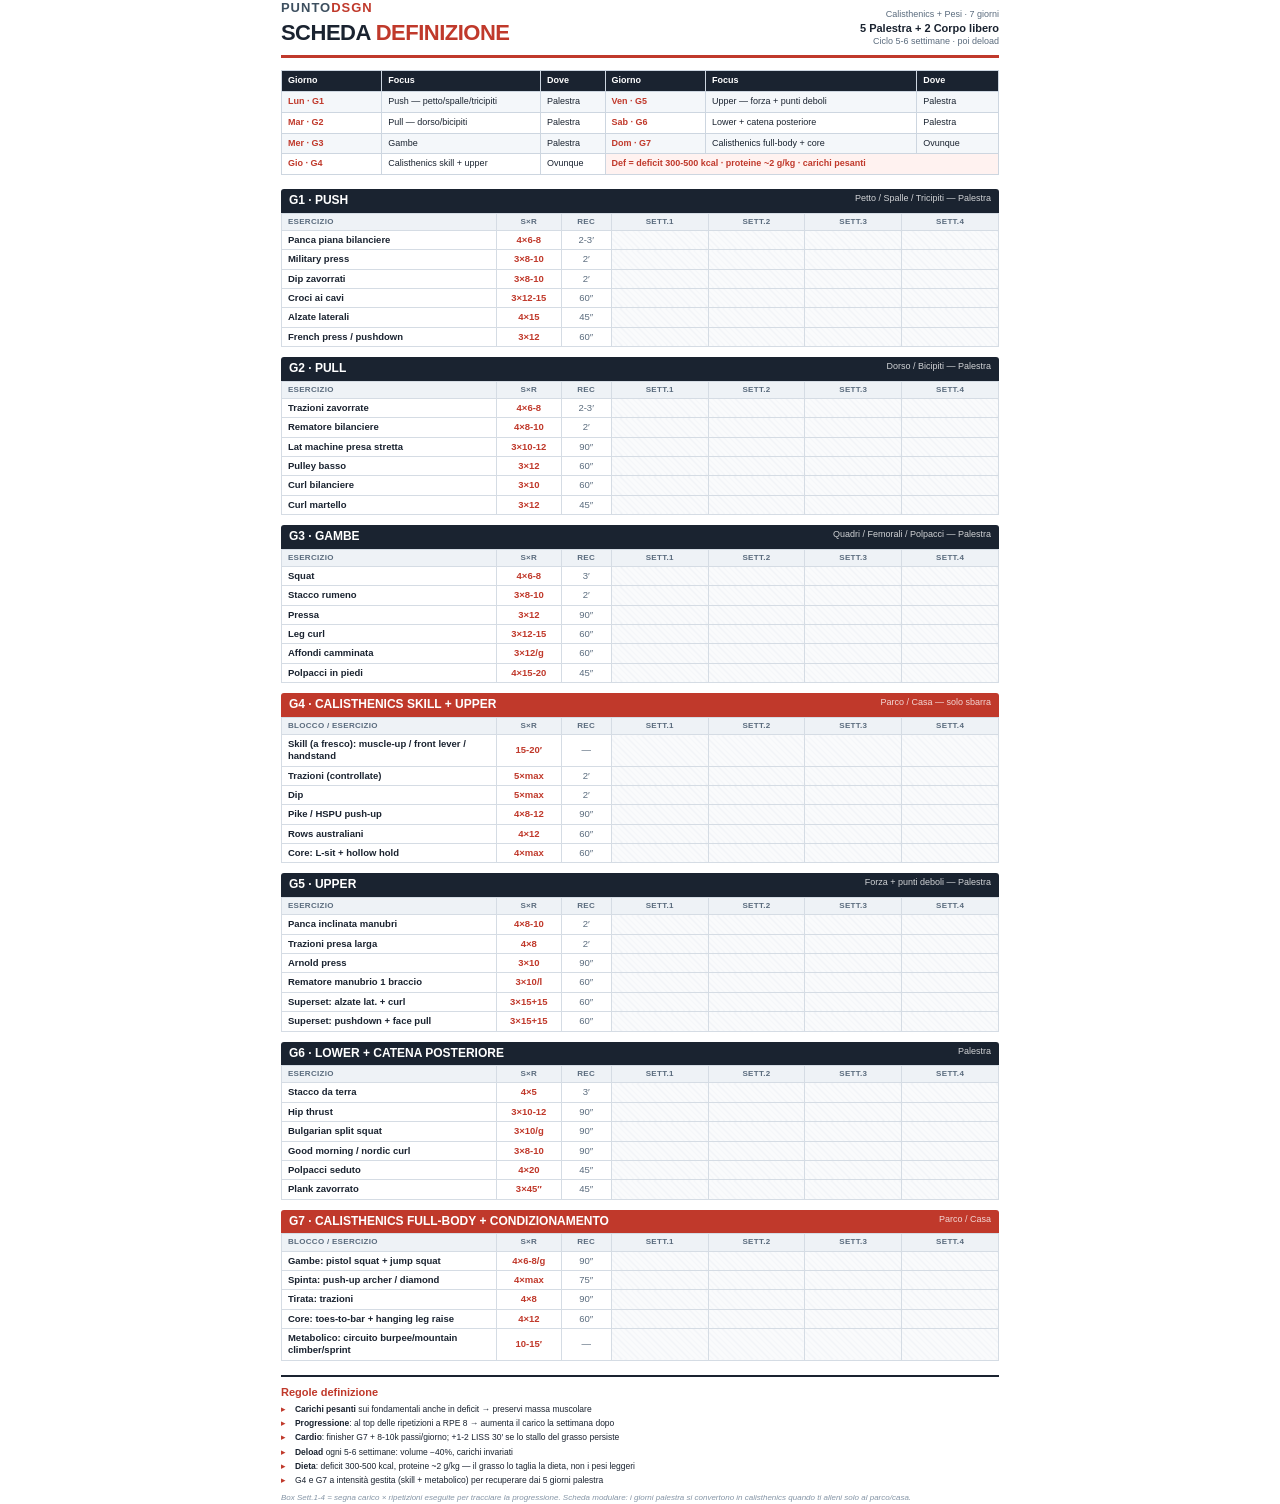
==== index.html @ 79d8b149 "Scheda allenamento definizione — 5 palestra + 2 corpo libero Tracker settimanale calisthenics+pesi, " ====
<!DOCTYPE html>
<html lang="it">
<head>
<meta charset="UTF-8">
<title>Scheda Allenamento — Definizione</title>
<style>
  @page { size: A4 portrait; margin: 12mm 10mm; }
  * { margin: 0; padding: 0; box-sizing: border-box; }
  body {
    font-family: -apple-system, "Helvetica Neue", Arial, sans-serif;
    color: #1a2330; font-size: 9.5px; line-height: 1.3;
  }
  .wrap { max-width: 190mm; margin: 0 auto; }

  header {
    display: flex; justify-content: space-between; align-items: flex-end;
    border-bottom: 3px solid #c0392b; padding-bottom: 8px; margin-bottom: 12px;
  }
  header .brand { font-size: 13px; font-weight: 800; letter-spacing: 1px; color: #3d4f5f; text-transform: uppercase; margin-bottom: 2px; }
  header .brand span { color: #c0392b; }
  header h1 { font-size: 22px; letter-spacing: -0.5px; color: #1a2330; }
  header h1 span { color: #c0392b; }
  header .meta { text-align: right; font-size: 9px; color: #5a6b7d; }
  header .meta strong { color: #1a2330; font-size: 11px; }

  .split {
    width: 100%; border-collapse: collapse; margin-bottom: 14px;
    font-size: 9px;
  }
  .split th, .split td { border: 1px solid #cdd6e0; padding: 4px 6px; text-align: left; }
  .split th { background: #1a2330; color: #fff; font-weight: 600; }
  .split td.g { font-weight: 700; color: #c0392b; width: 14%; }
  .split tr:nth-child(even) td { background: #f4f7fa; }

  .day { margin-bottom: 10px; break-inside: avoid; }
  .day h2 {
    font-size: 12px; background: #1a2330; color: #fff;
    padding: 4px 8px; border-radius: 3px 3px 0 0;
    display: flex; justify-content: space-between;
  }
  .day h2 .tag { font-weight: 400; font-size: 9px; opacity: .8; }
  .day.cl h2 { background: #c0392b; }

  table.ex { width: 100%; border-collapse: collapse; }
  table.ex th, table.ex td { border: 1px solid #d5dce4; padding: 3px 6px; }
  table.ex th {
    background: #eef2f6; font-size: 8px; text-transform: uppercase;
    letter-spacing: .3px; color: #5a6b7d; font-weight: 600;
  }
  table.ex td.name { text-align: left; font-weight: 600; width: 30%; }
  table.ex td.c { text-align: center; white-space: nowrap; }
  table.ex td.sr { text-align: center; font-weight: 700; color: #c0392b; width: 9%; }
  table.ex td.rec { text-align: center; color: #5a6b7d; width: 7%; }
  .box { background: repeating-linear-gradient(45deg,#fafbfc,#fafbfc 3px,#f0f3f6 3px,#f0f3f6 4px); }

  .cols { display: flex; gap: 8px; }
  .cols .day { flex: 1; }

  footer {
    margin-top: 14px; border-top: 2px solid #1a2330; padding-top: 8px;
    font-size: 8.5px; break-inside: avoid;
  }
  footer h3 { font-size: 11px; color: #c0392b; margin-bottom: 4px; }
  footer ul { list-style: none; }
  footer li { padding: 1.5px 0 1.5px 14px; position: relative; }
  footer li::before { content: "▸"; position: absolute; left: 0; color: #c0392b; }
  .note { font-size: 8px; color: #8494a5; margin-top: 6px; font-style: italic; }
  .pb { break-before: page; }
</style>
</head>
<body>
<div class="wrap">

  <header>
    <div>
      <div class="brand">Punto<span>DSGN</span></div>
      <h1>SCHEDA <span>DEFINIZIONE</span></h1>
    </div>
    <div class="meta">
      Calisthenics + Pesi · 7 giorni<br>
      <strong>5 Palestra + 2 Corpo libero</strong><br>
      Ciclo 5-6 settimane · poi deload
    </div>
  </header>

  <table class="split">
    <tr>
      <th>Giorno</th><th>Focus</th><th>Dove</th>
      <th>Giorno</th><th>Focus</th><th>Dove</th>
    </tr>
    <tr>
      <td class="g">Lun · G1</td><td>Push — petto/spalle/tricipiti</td><td>Palestra</td>
      <td class="g">Ven · G5</td><td>Upper — forza + punti deboli</td><td>Palestra</td>
    </tr>
    <tr>
      <td class="g">Mar · G2</td><td>Pull — dorso/bicipiti</td><td>Palestra</td>
      <td class="g">Sab · G6</td><td>Lower + catena posteriore</td><td>Palestra</td>
    </tr>
    <tr>
      <td class="g">Mer · G3</td><td>Gambe</td><td>Palestra</td>
      <td class="g">Dom · G7</td><td>Calisthenics full-body + core</td><td>Ovunque</td>
    </tr>
    <tr>
      <td class="g">Gio · G4</td><td>Calisthenics skill + upper</td><td>Ovunque</td>
      <td colspan="3" style="background:#fff2f0;color:#c0392b;font-weight:600;">Def = deficit 300-500 kcal · proteine ~2 g/kg · carichi pesanti</td>
    </tr>
  </table>

  <!-- G1 -->
  <div class="day">
    <h2>G1 · PUSH <span class="tag">Petto / Spalle / Tricipiti — Palestra</span></h2>
    <table class="ex">
      <tr><th class="name" style="text-align:left">Esercizio</th><th>S×R</th><th>Rec</th><th>Sett.1</th><th>Sett.2</th><th>Sett.3</th><th>Sett.4</th></tr>
      <tr><td class="name">Panca piana bilanciere</td><td class="sr">4×6-8</td><td class="rec">2-3′</td><td class="box"></td><td class="box"></td><td class="box"></td><td class="box"></td></tr>
      <tr><td class="name">Military press</td><td class="sr">3×8-10</td><td class="rec">2′</td><td class="box"></td><td class="box"></td><td class="box"></td><td class="box"></td></tr>
      <tr><td class="name">Dip zavorrati</td><td class="sr">3×8-10</td><td class="rec">2′</td><td class="box"></td><td class="box"></td><td class="box"></td><td class="box"></td></tr>
      <tr><td class="name">Croci ai cavi</td><td class="sr">3×12-15</td><td class="rec">60″</td><td class="box"></td><td class="box"></td><td class="box"></td><td class="box"></td></tr>
      <tr><td class="name">Alzate laterali</td><td class="sr">4×15</td><td class="rec">45″</td><td class="box"></td><td class="box"></td><td class="box"></td><td class="box"></td></tr>
      <tr><td class="name">French press / pushdown</td><td class="sr">3×12</td><td class="rec">60″</td><td class="box"></td><td class="box"></td><td class="box"></td><td class="box"></td></tr>
    </table>
  </div>

  <!-- G2 -->
  <div class="day">
    <h2>G2 · PULL <span class="tag">Dorso / Bicipiti — Palestra</span></h2>
    <table class="ex">
      <tr><th class="name" style="text-align:left">Esercizio</th><th>S×R</th><th>Rec</th><th>Sett.1</th><th>Sett.2</th><th>Sett.3</th><th>Sett.4</th></tr>
      <tr><td class="name">Trazioni zavorrate</td><td class="sr">4×6-8</td><td class="rec">2-3′</td><td class="box"></td><td class="box"></td><td class="box"></td><td class="box"></td></tr>
      <tr><td class="name">Rematore bilanciere</td><td class="sr">4×8-10</td><td class="rec">2′</td><td class="box"></td><td class="box"></td><td class="box"></td><td class="box"></td></tr>
      <tr><td class="name">Lat machine presa stretta</td><td class="sr">3×10-12</td><td class="rec">90″</td><td class="box"></td><td class="box"></td><td class="box"></td><td class="box"></td></tr>
      <tr><td class="name">Pulley basso</td><td class="sr">3×12</td><td class="rec">60″</td><td class="box"></td><td class="box"></td><td class="box"></td><td class="box"></td></tr>
      <tr><td class="name">Curl bilanciere</td><td class="sr">3×10</td><td class="rec">60″</td><td class="box"></td><td class="box"></td><td class="box"></td><td class="box"></td></tr>
      <tr><td class="name">Curl martello</td><td class="sr">3×12</td><td class="rec">45″</td><td class="box"></td><td class="box"></td><td class="box"></td><td class="box"></td></tr>
    </table>
  </div>

  <!-- G3 -->
  <div class="day">
    <h2>G3 · GAMBE <span class="tag">Quadri / Femorali / Polpacci — Palestra</span></h2>
    <table class="ex">
      <tr><th class="name" style="text-align:left">Esercizio</th><th>S×R</th><th>Rec</th><th>Sett.1</th><th>Sett.2</th><th>Sett.3</th><th>Sett.4</th></tr>
      <tr><td class="name">Squat</td><td class="sr">4×6-8</td><td class="rec">3′</td><td class="box"></td><td class="box"></td><td class="box"></td><td class="box"></td></tr>
      <tr><td class="name">Stacco rumeno</td><td class="sr">3×8-10</td><td class="rec">2′</td><td class="box"></td><td class="box"></td><td class="box"></td><td class="box"></td></tr>
      <tr><td class="name">Pressa</td><td class="sr">3×12</td><td class="rec">90″</td><td class="box"></td><td class="box"></td><td class="box"></td><td class="box"></td></tr>
      <tr><td class="name">Leg curl</td><td class="sr">3×12-15</td><td class="rec">60″</td><td class="box"></td><td class="box"></td><td class="box"></td><td class="box"></td></tr>
      <tr><td class="name">Affondi camminata</td><td class="sr">3×12/g</td><td class="rec">60″</td><td class="box"></td><td class="box"></td><td class="box"></td><td class="box"></td></tr>
      <tr><td class="name">Polpacci in piedi</td><td class="sr">4×15-20</td><td class="rec">45″</td><td class="box"></td><td class="box"></td><td class="box"></td><td class="box"></td></tr>
    </table>
  </div>

  <!-- G4 corpo libero -->
  <div class="day cl pb">
    <h2>G4 · CALISTHENICS SKILL + UPPER <span class="tag">Parco / Casa — solo sbarra</span></h2>
    <table class="ex">
      <tr><th class="name" style="text-align:left">Blocco / Esercizio</th><th>S×R</th><th>Rec</th><th>Sett.1</th><th>Sett.2</th><th>Sett.3</th><th>Sett.4</th></tr>
      <tr><td class="name">Skill (a fresco): muscle-up / front lever / handstand</td><td class="sr">15-20′</td><td class="rec">—</td><td class="box"></td><td class="box"></td><td class="box"></td><td class="box"></td></tr>
      <tr><td class="name">Trazioni (controllate)</td><td class="sr">5×max</td><td class="rec">2′</td><td class="box"></td><td class="box"></td><td class="box"></td><td class="box"></td></tr>
      <tr><td class="name">Dip</td><td class="sr">5×max</td><td class="rec">2′</td><td class="box"></td><td class="box"></td><td class="box"></td><td class="box"></td></tr>
      <tr><td class="name">Pike / HSPU push-up</td><td class="sr">4×8-12</td><td class="rec">90″</td><td class="box"></td><td class="box"></td><td class="box"></td><td class="box"></td></tr>
      <tr><td class="name">Rows australiani</td><td class="sr">4×12</td><td class="rec">60″</td><td class="box"></td><td class="box"></td><td class="box"></td><td class="box"></td></tr>
      <tr><td class="name">Core: L-sit + hollow hold</td><td class="sr">4×max</td><td class="rec">60″</td><td class="box"></td><td class="box"></td><td class="box"></td><td class="box"></td></tr>
    </table>
  </div>

  <!-- G5 -->
  <div class="day">
    <h2>G5 · UPPER <span class="tag">Forza + punti deboli — Palestra</span></h2>
    <table class="ex">
      <tr><th class="name" style="text-align:left">Esercizio</th><th>S×R</th><th>Rec</th><th>Sett.1</th><th>Sett.2</th><th>Sett.3</th><th>Sett.4</th></tr>
      <tr><td class="name">Panca inclinata manubri</td><td class="sr">4×8-10</td><td class="rec">2′</td><td class="box"></td><td class="box"></td><td class="box"></td><td class="box"></td></tr>
      <tr><td class="name">Trazioni presa larga</td><td class="sr">4×8</td><td class="rec">2′</td><td class="box"></td><td class="box"></td><td class="box"></td><td class="box"></td></tr>
      <tr><td class="name">Arnold press</td><td class="sr">3×10</td><td class="rec">90″</td><td class="box"></td><td class="box"></td><td class="box"></td><td class="box"></td></tr>
      <tr><td class="name">Rematore manubrio 1 braccio</td><td class="sr">3×10/l</td><td class="rec">60″</td><td class="box"></td><td class="box"></td><td class="box"></td><td class="box"></td></tr>
      <tr><td class="name">Superset: alzate lat. + curl</td><td class="sr">3×15+15</td><td class="rec">60″</td><td class="box"></td><td class="box"></td><td class="box"></td><td class="box"></td></tr>
      <tr><td class="name">Superset: pushdown + face pull</td><td class="sr">3×15+15</td><td class="rec">60″</td><td class="box"></td><td class="box"></td><td class="box"></td><td class="box"></td></tr>
    </table>
  </div>

  <!-- G6 -->
  <div class="day">
    <h2>G6 · LOWER + CATENA POSTERIORE <span class="tag">Palestra</span></h2>
    <table class="ex">
      <tr><th class="name" style="text-align:left">Esercizio</th><th>S×R</th><th>Rec</th><th>Sett.1</th><th>Sett.2</th><th>Sett.3</th><th>Sett.4</th></tr>
      <tr><td class="name">Stacco da terra</td><td class="sr">4×5</td><td class="rec">3′</td><td class="box"></td><td class="box"></td><td class="box"></td><td class="box"></td></tr>
      <tr><td class="name">Hip thrust</td><td class="sr">3×10-12</td><td class="rec">90″</td><td class="box"></td><td class="box"></td><td class="box"></td><td class="box"></td></tr>
      <tr><td class="name">Bulgarian split squat</td><td class="sr">3×10/g</td><td class="rec">90″</td><td class="box"></td><td class="box"></td><td class="box"></td><td class="box"></td></tr>
      <tr><td class="name">Good morning / nordic curl</td><td class="sr">3×8-10</td><td class="rec">90″</td><td class="box"></td><td class="box"></td><td class="box"></td><td class="box"></td></tr>
      <tr><td class="name">Polpacci seduto</td><td class="sr">4×20</td><td class="rec">45″</td><td class="box"></td><td class="box"></td><td class="box"></td><td class="box"></td></tr>
      <tr><td class="name">Plank zavorrato</td><td class="sr">3×45″</td><td class="rec">45″</td><td class="box"></td><td class="box"></td><td class="box"></td><td class="box"></td></tr>
    </table>
  </div>

  <!-- G7 corpo libero -->
  <div class="day cl">
    <h2>G7 · CALISTHENICS FULL-BODY + CONDIZIONAMENTO <span class="tag">Parco / Casa</span></h2>
    <table class="ex">
      <tr><th class="name" style="text-align:left">Blocco / Esercizio</th><th>S×R</th><th>Rec</th><th>Sett.1</th><th>Sett.2</th><th>Sett.3</th><th>Sett.4</th></tr>
      <tr><td class="name">Gambe: pistol squat + jump squat</td><td class="sr">4×6-8/g</td><td class="rec">90″</td><td class="box"></td><td class="box"></td><td class="box"></td><td class="box"></td></tr>
      <tr><td class="name">Spinta: push-up archer / diamond</td><td class="sr">4×max</td><td class="rec">75″</td><td class="box"></td><td class="box"></td><td class="box"></td><td class="box"></td></tr>
      <tr><td class="name">Tirata: trazioni</td><td class="sr">4×8</td><td class="rec">90″</td><td class="box"></td><td class="box"></td><td class="box"></td><td class="box"></td></tr>
      <tr><td class="name">Core: toes-to-bar + hanging leg raise</td><td class="sr">4×12</td><td class="rec">60″</td><td class="box"></td><td class="box"></td><td class="box"></td><td class="box"></td></tr>
      <tr><td class="name">Metabolico: circuito burpee/mountain climber/sprint</td><td class="sr">10-15′</td><td class="rec">—</td><td class="box"></td><td class="box"></td><td class="box"></td><td class="box"></td></tr>
    </table>
  </div>

  <footer>
    <h3>Regole definizione</h3>
    <ul>
      <li><strong>Carichi pesanti</strong> sui fondamentali anche in deficit → preservi massa muscolare</li>
      <li><strong>Progressione</strong>: al top delle ripetizioni a RPE 8 → aumenta il carico la settimana dopo</li>
      <li><strong>Cardio</strong>: finisher G7 + 8-10k passi/giorno; +1-2 LISS 30′ se lo stallo del grasso persiste</li>
      <li><strong>Deload</strong> ogni 5-6 settimane: volume −40%, carichi invariati</li>
      <li><strong>Dieta</strong>: deficit 300-500 kcal, proteine ~2 g/kg — il grasso lo taglia la dieta, non i pesi leggeri</li>
      <li>G4 e G7 a intensità gestita (skill + metabolico) per recuperare dai 5 giorni palestra</li>
    </ul>
    <p class="note">Box Sett.1-4 = segna carico × ripetizioni eseguite per tracciare la progressione. Scheda modulare: i giorni palestra si convertono in calisthenics quando ti alleni solo al parco/casa.</p>
  </footer>

</div>
</body>
</html>
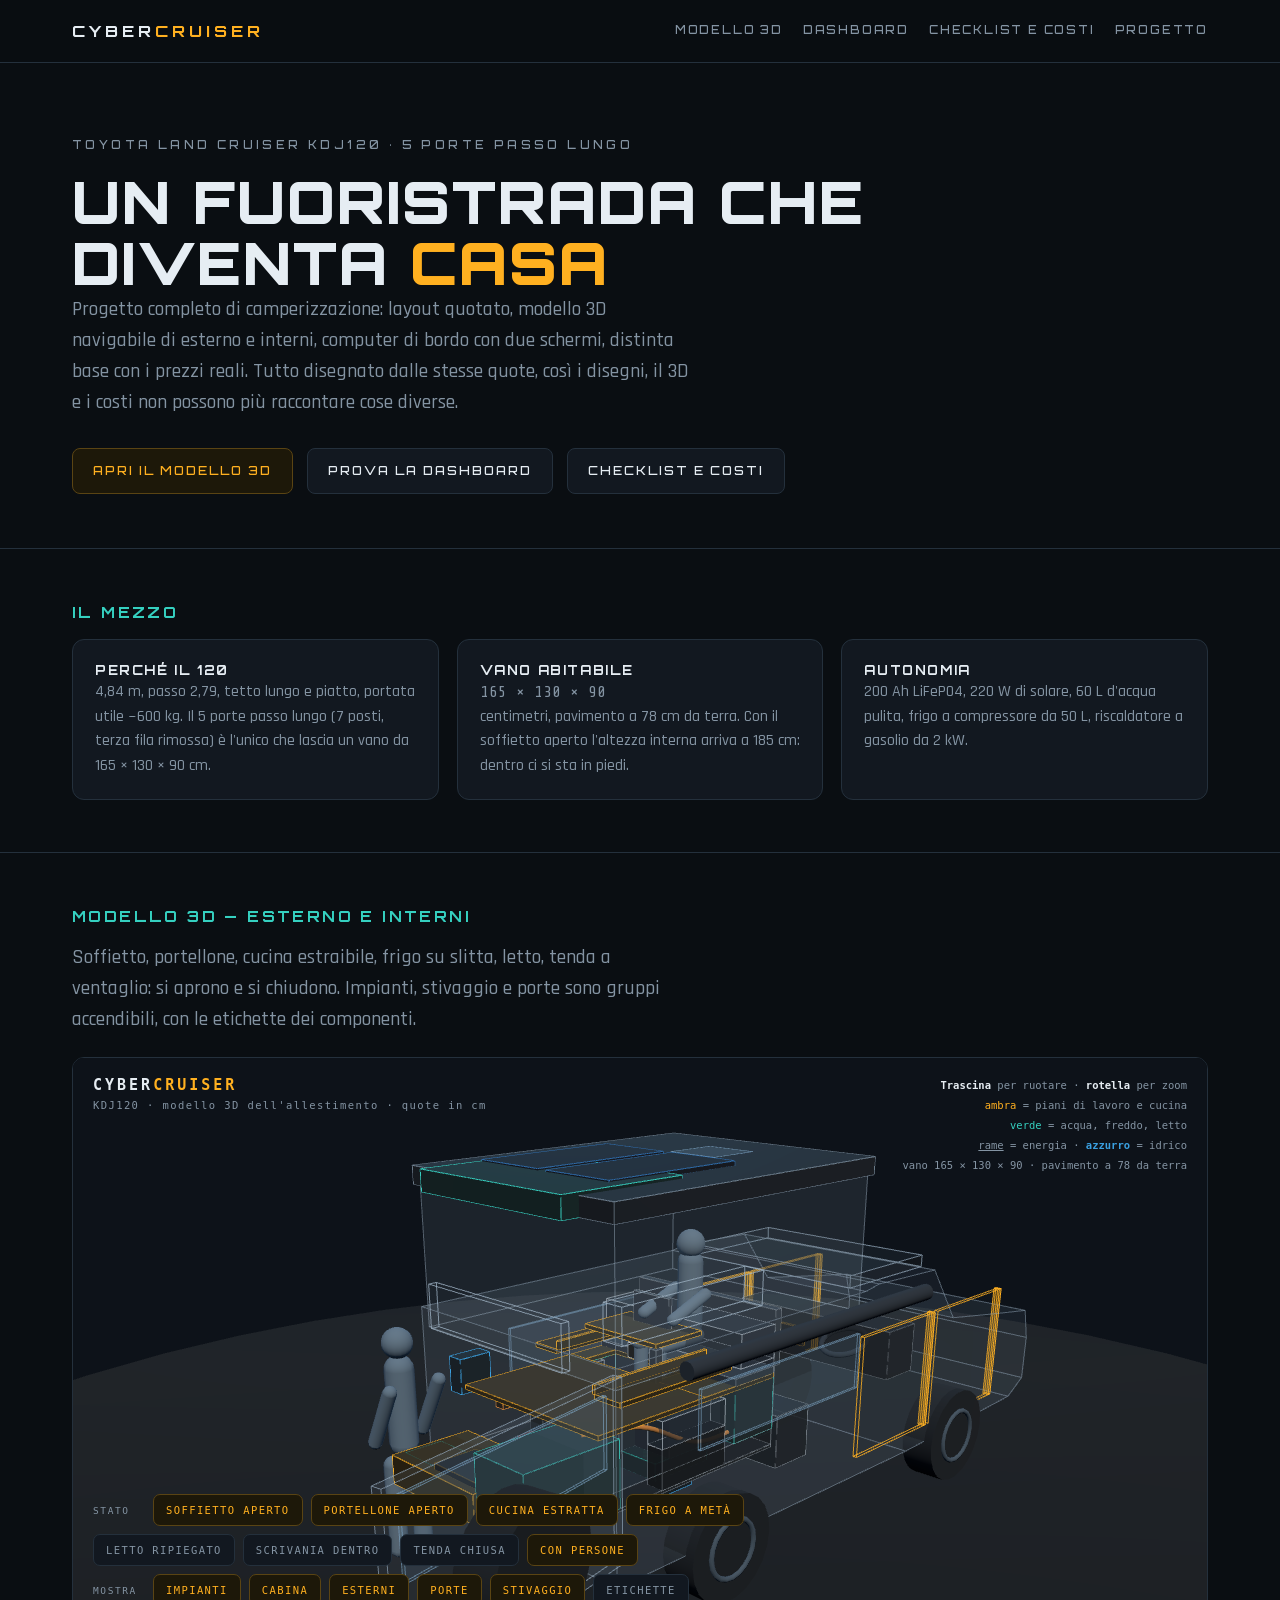
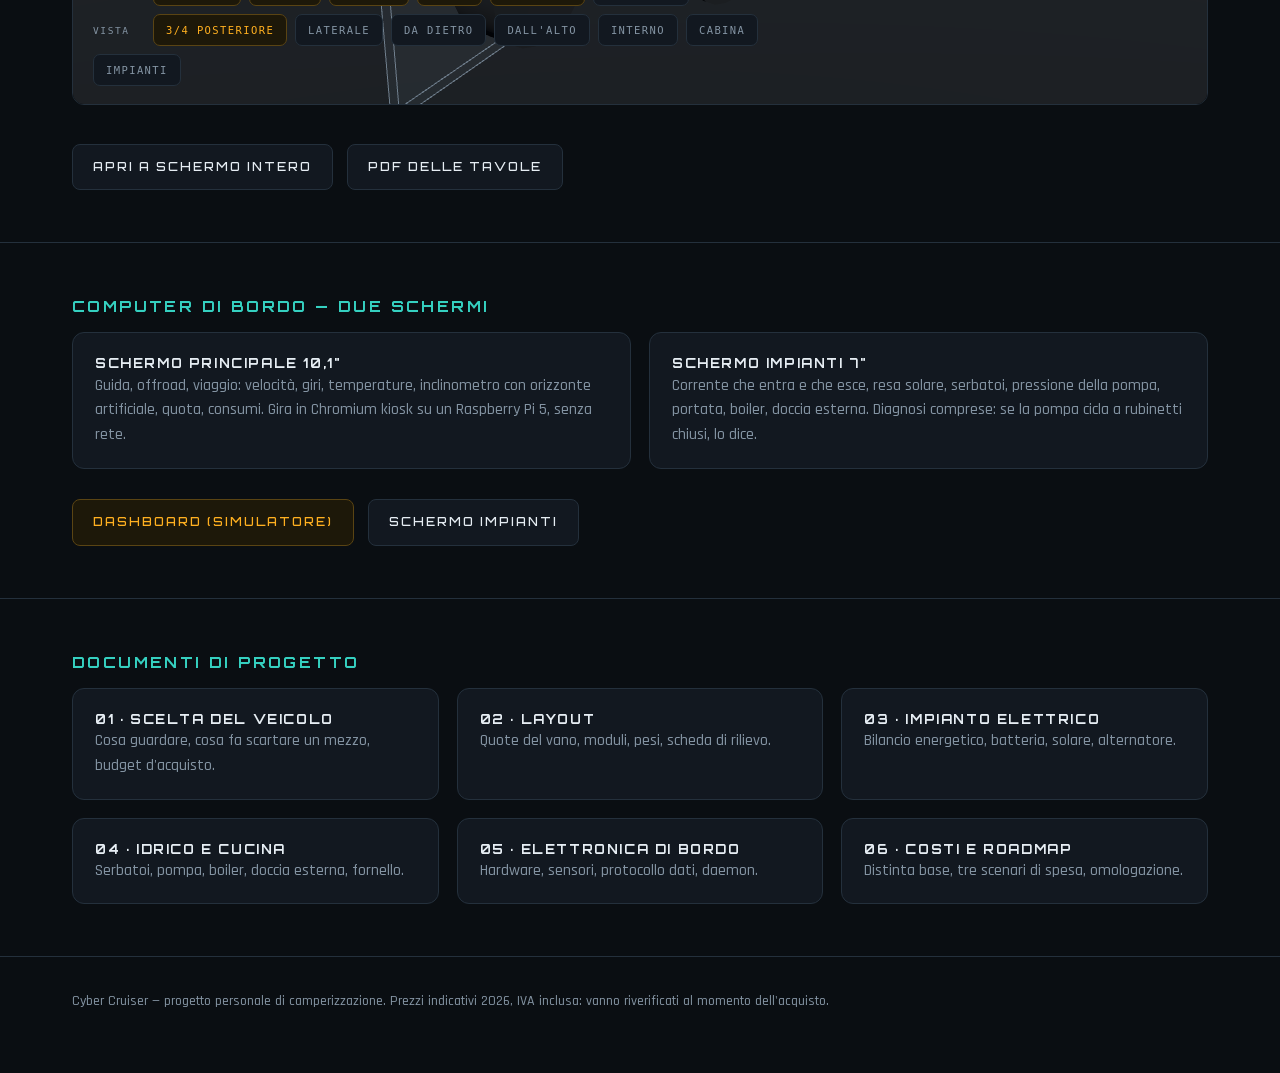
==== commit d9a23015: "Modello 3D di esterni e interni, secondo schermo impianti, sito con checklist Modello 3D - impianti " ====
--- a/index.html
+++ b/index.html
@@ -2,220 +2,129 @@
 <html lang="it">
 <head>
 <meta charset="UTF-8">
-<title>Scheda Allenamento — Definizione</title>
-<style>
-  @page { size: A4 portrait; margin: 12mm 10mm; }
-  * { margin: 0; padding: 0; box-sizing: border-box; }
-  body {
-    font-family: -apple-system, "Helvetica Neue", Arial, sans-serif;
-    color: #1a2330; font-size: 9.5px; line-height: 1.3;
-  }
-  .wrap { max-width: 190mm; margin: 0 auto; }
-
-  header {
-    display: flex; justify-content: space-between; align-items: flex-end;
-    border-bottom: 3px solid #c0392b; padding-bottom: 8px; margin-bottom: 12px;
-  }
-  header .brand { font-size: 13px; font-weight: 800; letter-spacing: 1px; color: #3d4f5f; text-transform: uppercase; margin-bottom: 2px; }
-  header .brand span { color: #c0392b; }
-  header h1 { font-size: 22px; letter-spacing: -0.5px; color: #1a2330; }
-  header h1 span { color: #c0392b; }
-  header .meta { text-align: right; font-size: 9px; color: #5a6b7d; }
-  header .meta strong { color: #1a2330; font-size: 11px; }
-
-  .split {
-    width: 100%; border-collapse: collapse; margin-bottom: 14px;
-    font-size: 9px;
-  }
-  .split th, .split td { border: 1px solid #cdd6e0; padding: 4px 6px; text-align: left; }
-  .split th { background: #1a2330; color: #fff; font-weight: 600; }
-  .split td.g { font-weight: 700; color: #c0392b; width: 14%; }
-  .split tr:nth-child(even) td { background: #f4f7fa; }
-
-  .day { margin-bottom: 10px; break-inside: avoid; }
-  .day h2 {
-    font-size: 12px; background: #1a2330; color: #fff;
-    padding: 4px 8px; border-radius: 3px 3px 0 0;
-    display: flex; justify-content: space-between;
-  }
-  .day h2 .tag { font-weight: 400; font-size: 9px; opacity: .8; }
-  .day.cl h2 { background: #c0392b; }
-
-  table.ex { width: 100%; border-collapse: collapse; }
-  table.ex th, table.ex td { border: 1px solid #d5dce4; padding: 3px 6px; }
-  table.ex th {
-    background: #eef2f6; font-size: 8px; text-transform: uppercase;
-    letter-spacing: .3px; color: #5a6b7d; font-weight: 600;
-  }
-  table.ex td.name { text-align: left; font-weight: 600; width: 30%; }
-  table.ex td.c { text-align: center; white-space: nowrap; }
-  table.ex td.sr { text-align: center; font-weight: 700; color: #c0392b; width: 9%; }
-  table.ex td.rec { text-align: center; color: #5a6b7d; width: 7%; }
-  .box { background: repeating-linear-gradient(45deg,#fafbfc,#fafbfc 3px,#f0f3f6 3px,#f0f3f6 4px); }
-
-  .cols { display: flex; gap: 8px; }
-  .cols .day { flex: 1; }
-
-  footer {
-    margin-top: 14px; border-top: 2px solid #1a2330; padding-top: 8px;
-    font-size: 8.5px; break-inside: avoid;
-  }
-  footer h3 { font-size: 11px; color: #c0392b; margin-bottom: 4px; }
-  footer ul { list-style: none; }
-  footer li { padding: 1.5px 0 1.5px 14px; position: relative; }
-  footer li::before { content: "▸"; position: absolute; left: 0; color: #c0392b; }
-  .note { font-size: 8px; color: #8494a5; margin-top: 6px; font-style: italic; }
-  .pb { break-before: page; }
-</style>
+<meta name="viewport" content="width=device-width, initial-scale=1">
+<title>CYBER CRUISER — Land Cruiser camperizzato</title>
+<meta name="description" content="Progetto di camperizzazione di un Toyota Land Cruiser KDJ120: modello 3D navigabile, dashboard di bordo, disegni tecnici e checklist con i costi reali.">
+<meta name="theme-color" content="#0a0e12">
+<link rel="stylesheet" href="/assets/site.css">
 </head>
 <body>
-<div class="wrap">
 
-  <header>
-    <div>
-      <div class="brand">Punto<span>DSGN</span></div>
-      <h1>SCHEDA <span>DEFINIZIONE</span></h1>
+<header class="top">
+  <div class="wrap">
+    <div class="brand">CYBER<span>CRUISER</span></div>
+    <nav class="menu">
+      <a href="/landcruiser/3d/">Modello 3D</a>
+      <a href="/landcruiser/dash/?sim=1">Dashboard</a>
+      <a href="/checklist/">Checklist e costi</a>
+      <a href="#progetto">Progetto</a>
+    </nav>
+  </div>
+</header>
+
+<div class="hero">
+  <div class="wrap">
+    <div class="kicker">Toyota Land Cruiser KDJ120 · 5 porte passo lungo</div>
+    <h1>Un fuoristrada che<br>diventa <span>casa</span></h1>
+    <p class="lead">
+      Progetto completo di camperizzazione: layout quotato, modello 3D navigabile
+      di esterno e interni, computer di bordo con due schermi, distinta base con
+      i prezzi reali. Tutto disegnato dalle stesse quote, così i disegni, il 3D e
+      i costi non possono più raccontare cose diverse.
+    </p>
+    <div class="cta">
+      <a class="btn primary" href="/landcruiser/3d/">Apri il modello 3D</a>
+      <a class="btn" href="/landcruiser/dash/?sim=1">Prova la dashboard</a>
+      <a class="btn" href="/checklist/">Checklist e costi</a>
     </div>
-    <div class="meta">
-      Calisthenics + Pesi · 7 giorni<br>
-      <strong>5 Palestra + 2 Corpo libero</strong><br>
-      Ciclo 5-6 settimane · poi deload
+  </div>
+</div>
+
+<section>
+  <div class="wrap">
+    <h2>Il mezzo</h2>
+    <div class="grid c3">
+      <div class="card">
+        <h3>Perché il 120</h3>
+        <p>4,84 m, passo 2,79, tetto lungo e piatto, portata utile ~600 kg.
+           Il 5 porte passo lungo (7 posti, terza fila rimossa) è l'unico che
+           lascia un vano da 165 × 130 × 90 cm.</p>
+      </div>
+      <div class="card">
+        <h3>Vano abitabile</h3>
+        <p class="num big">165 × 130 × 90</p>
+        <p>centimetri, pavimento a 78 cm da terra. Con il soffietto aperto
+           l'altezza interna arriva a 185 cm: dentro ci si sta in piedi.</p>
+      </div>
+      <div class="card">
+        <h3>Autonomia</h3>
+        <p>200 Ah LiFePO4, 220 W di solare, 60 L d'acqua pulita, frigo a
+           compressore da 50 L, riscaldatore a gasolio da 2 kW.</p>
+      </div>
     </div>
-  </header>
+  </div>
+</section>
 
-  <table class="split">
-    <tr>
-      <th>Giorno</th><th>Focus</th><th>Dove</th>
-      <th>Giorno</th><th>Focus</th><th>Dove</th>
-    </tr>
-    <tr>
-      <td class="g">Lun · G1</td><td>Push — petto/spalle/tricipiti</td><td>Palestra</td>
-      <td class="g">Ven · G5</td><td>Upper — forza + punti deboli</td><td>Palestra</td>
-    </tr>
-    <tr>
-      <td class="g">Mar · G2</td><td>Pull — dorso/bicipiti</td><td>Palestra</td>
-      <td class="g">Sab · G6</td><td>Lower + catena posteriore</td><td>Palestra</td>
-    </tr>
-    <tr>
-      <td class="g">Mer · G3</td><td>Gambe</td><td>Palestra</td>
-      <td class="g">Dom · G7</td><td>Calisthenics full-body + core</td><td>Ovunque</td>
-    </tr>
-    <tr>
-      <td class="g">Gio · G4</td><td>Calisthenics skill + upper</td><td>Ovunque</td>
-      <td colspan="3" style="background:#fff2f0;color:#c0392b;font-weight:600;">Def = deficit 300-500 kcal · proteine ~2 g/kg · carichi pesanti</td>
-    </tr>
-  </table>
+<section id="modello">
+  <div class="wrap">
+    <h2>Modello 3D — esterno e interni</h2>
+    <p class="lead" style="margin-bottom:22px">
+      Soffietto, portellone, cucina estraibile, frigo su slitta, letto, tenda a
+      ventaglio: si aprono e si chiudono. Impianti, stivaggio e porte sono gruppi
+      accendibili, con le etichette dei componenti.
+    </p>
+    <iframe class="frame" src="/landcruiser/3d/" title="Modello 3D dell'allestimento" loading="lazy"></iframe>
+    <div class="cta">
+      <a class="btn" href="/landcruiser/3d/">Apri a schermo intero</a>
+      <a class="btn" href="/landcruiser/docs/disegni/cyber-cruiser-tavole.pdf">PDF delle tavole</a>
+    </div>
+  </div>
+</section>
 
-  <!-- G1 -->
-  <div class="day">
-    <h2>G1 · PUSH <span class="tag">Petto / Spalle / Tricipiti — Palestra</span></h2>
-    <table class="ex">
-      <tr><th class="name" style="text-align:left">Esercizio</th><th>S×R</th><th>Rec</th><th>Sett.1</th><th>Sett.2</th><th>Sett.3</th><th>Sett.4</th></tr>
-      <tr><td class="name">Panca piana bilanciere</td><td class="sr">4×6-8</td><td class="rec">2-3′</td><td class="box"></td><td class="box"></td><td class="box"></td><td class="box"></td></tr>
-      <tr><td class="name">Military press</td><td class="sr">3×8-10</td><td class="rec">2′</td><td class="box"></td><td class="box"></td><td class="box"></td><td class="box"></td></tr>
-      <tr><td class="name">Dip zavorrati</td><td class="sr">3×8-10</td><td class="rec">2′</td><td class="box"></td><td class="box"></td><td class="box"></td><td class="box"></td></tr>
-      <tr><td class="name">Croci ai cavi</td><td class="sr">3×12-15</td><td class="rec">60″</td><td class="box"></td><td class="box"></td><td class="box"></td><td class="box"></td></tr>
-      <tr><td class="name">Alzate laterali</td><td class="sr">4×15</td><td class="rec">45″</td><td class="box"></td><td class="box"></td><td class="box"></td><td class="box"></td></tr>
-      <tr><td class="name">French press / pushdown</td><td class="sr">3×12</td><td class="rec">60″</td><td class="box"></td><td class="box"></td><td class="box"></td><td class="box"></td></tr>
-    </table>
+<section id="dash">
+  <div class="wrap">
+    <h2>Computer di bordo — due schermi</h2>
+    <div class="grid c2">
+      <div class="card">
+        <h3>Schermo principale 10,1"</h3>
+        <p>Guida, offroad, viaggio: velocità, giri, temperature, inclinometro con
+           orizzonte artificiale, quota, consumi. Gira in Chromium kiosk su un
+           Raspberry Pi 5, senza rete.</p>
+      </div>
+      <div class="card">
+        <h3>Schermo impianti 7"</h3>
+        <p>Corrente che entra e che esce, resa solare, serbatoi, pressione della
+           pompa, portata, boiler, doccia esterna. Diagnosi comprese: se la pompa
+           cicla a rubinetti chiusi, lo dice.</p>
+      </div>
+    </div>
+    <div class="cta">
+      <a class="btn primary" href="/landcruiser/dash/?sim=1">Dashboard (simulatore)</a>
+      <a class="btn" href="/landcruiser/dash/?sim=1&view=impianti&kiosk=1">Schermo impianti</a>
+    </div>
   </div>
+</section>
 
-  <!-- G2 -->
-  <div class="day">
-    <h2>G2 · PULL <span class="tag">Dorso / Bicipiti — Palestra</span></h2>
-    <table class="ex">
-      <tr><th class="name" style="text-align:left">Esercizio</th><th>S×R</th><th>Rec</th><th>Sett.1</th><th>Sett.2</th><th>Sett.3</th><th>Sett.4</th></tr>
-      <tr><td class="name">Trazioni zavorrate</td><td class="sr">4×6-8</td><td class="rec">2-3′</td><td class="box"></td><td class="box"></td><td class="box"></td><td class="box"></td></tr>
-      <tr><td class="name">Rematore bilanciere</td><td class="sr">4×8-10</td><td class="rec">2′</td><td class="box"></td><td class="box"></td><td class="box"></td><td class="box"></td></tr>
-      <tr><td class="name">Lat machine presa stretta</td><td class="sr">3×10-12</td><td class="rec">90″</td><td class="box"></td><td class="box"></td><td class="box"></td><td class="box"></td></tr>
-      <tr><td class="name">Pulley basso</td><td class="sr">3×12</td><td class="rec">60″</td><td class="box"></td><td class="box"></td><td class="box"></td><td class="box"></td></tr>
-      <tr><td class="name">Curl bilanciere</td><td class="sr">3×10</td><td class="rec">60″</td><td class="box"></td><td class="box"></td><td class="box"></td><td class="box"></td></tr>
-      <tr><td class="name">Curl martello</td><td class="sr">3×12</td><td class="rec">45″</td><td class="box"></td><td class="box"></td><td class="box"></td><td class="box"></td></tr>
-    </table>
+<section id="progetto">
+  <div class="wrap">
+    <h2>Documenti di progetto</h2>
+    <div class="grid c3">
+      <div class="card"><h3>01 · Scelta del veicolo</h3><p>Cosa guardare, cosa fa scartare un mezzo, budget d'acquisto.</p></div>
+      <div class="card"><h3>02 · Layout</h3><p>Quote del vano, moduli, pesi, scheda di rilievo.</p></div>
+      <div class="card"><h3>03 · Impianto elettrico</h3><p>Bilancio energetico, batteria, solare, alternatore.</p></div>
+      <div class="card"><h3>04 · Idrico e cucina</h3><p>Serbatoi, pompa, boiler, doccia esterna, fornello.</p></div>
+      <div class="card"><h3>05 · Elettronica di bordo</h3><p>Hardware, sensori, protocollo dati, daemon.</p></div>
+      <div class="card"><h3>06 · Costi e roadmap</h3><p>Distinta base, tre scenari di spesa, omologazione.</p></div>
+    </div>
   </div>
+</section>
 
-  <!-- G3 -->
-  <div class="day">
-    <h2>G3 · GAMBE <span class="tag">Quadri / Femorali / Polpacci — Palestra</span></h2>
-    <table class="ex">
-      <tr><th class="name" style="text-align:left">Esercizio</th><th>S×R</th><th>Rec</th><th>Sett.1</th><th>Sett.2</th><th>Sett.3</th><th>Sett.4</th></tr>
-      <tr><td class="name">Squat</td><td class="sr">4×6-8</td><td class="rec">3′</td><td class="box"></td><td class="box"></td><td class="box"></td><td class="box"></td></tr>
-      <tr><td class="name">Stacco rumeno</td><td class="sr">3×8-10</td><td class="rec">2′</td><td class="box"></td><td class="box"></td><td class="box"></td><td class="box"></td></tr>
-      <tr><td class="name">Pressa</td><td class="sr">3×12</td><td class="rec">90″</td><td class="box"></td><td class="box"></td><td class="box"></td><td class="box"></td></tr>
-      <tr><td class="name">Leg curl</td><td class="sr">3×12-15</td><td class="rec">60″</td><td class="box"></td><td class="box"></td><td class="box"></td><td class="box"></td></tr>
-      <tr><td class="name">Affondi camminata</td><td class="sr">3×12/g</td><td class="rec">60″</td><td class="box"></td><td class="box"></td><td class="box"></td><td class="box"></td></tr>
-      <tr><td class="name">Polpacci in piedi</td><td class="sr">4×15-20</td><td class="rec">45″</td><td class="box"></td><td class="box"></td><td class="box"></td><td class="box"></td></tr>
-    </table>
+<footer>
+  <div class="wrap">
+    Cyber Cruiser — progetto personale di camperizzazione. Prezzi indicativi 2026,
+    IVA inclusa: vanno riverificati al momento dell'acquisto.
   </div>
+</footer>
 
-  <!-- G4 corpo libero -->
-  <div class="day cl pb">
-    <h2>G4 · CALISTHENICS SKILL + UPPER <span class="tag">Parco / Casa — solo sbarra</span></h2>
-    <table class="ex">
-      <tr><th class="name" style="text-align:left">Blocco / Esercizio</th><th>S×R</th><th>Rec</th><th>Sett.1</th><th>Sett.2</th><th>Sett.3</th><th>Sett.4</th></tr>
-      <tr><td class="name">Skill (a fresco): muscle-up / front lever / handstand</td><td class="sr">15-20′</td><td class="rec">—</td><td class="box"></td><td class="box"></td><td class="box"></td><td class="box"></td></tr>
-      <tr><td class="name">Trazioni (controllate)</td><td class="sr">5×max</td><td class="rec">2′</td><td class="box"></td><td class="box"></td><td class="box"></td><td class="box"></td></tr>
-      <tr><td class="name">Dip</td><td class="sr">5×max</td><td class="rec">2′</td><td class="box"></td><td class="box"></td><td class="box"></td><td class="box"></td></tr>
-      <tr><td class="name">Pike / HSPU push-up</td><td class="sr">4×8-12</td><td class="rec">90″</td><td class="box"></td><td class="box"></td><td class="box"></td><td class="box"></td></tr>
-      <tr><td class="name">Rows australiani</td><td class="sr">4×12</td><td class="rec">60″</td><td class="box"></td><td class="box"></td><td class="box"></td><td class="box"></td></tr>
-      <tr><td class="name">Core: L-sit + hollow hold</td><td class="sr">4×max</td><td class="rec">60″</td><td class="box"></td><td class="box"></td><td class="box"></td><td class="box"></td></tr>
-    </table>
-  </div>
-
-  <!-- G5 -->
-  <div class="day">
-    <h2>G5 · UPPER <span class="tag">Forza + punti deboli — Palestra</span></h2>
-    <table class="ex">
-      <tr><th class="name" style="text-align:left">Esercizio</th><th>S×R</th><th>Rec</th><th>Sett.1</th><th>Sett.2</th><th>Sett.3</th><th>Sett.4</th></tr>
-      <tr><td class="name">Panca inclinata manubri</td><td class="sr">4×8-10</td><td class="rec">2′</td><td class="box"></td><td class="box"></td><td class="box"></td><td class="box"></td></tr>
-      <tr><td class="name">Trazioni presa larga</td><td class="sr">4×8</td><td class="rec">2′</td><td class="box"></td><td class="box"></td><td class="box"></td><td class="box"></td></tr>
-      <tr><td class="name">Arnold press</td><td class="sr">3×10</td><td class="rec">90″</td><td class="box"></td><td class="box"></td><td class="box"></td><td class="box"></td></tr>
-      <tr><td class="name">Rematore manubrio 1 braccio</td><td class="sr">3×10/l</td><td class="rec">60″</td><td class="box"></td><td class="box"></td><td class="box"></td><td class="box"></td></tr>
-      <tr><td class="name">Superset: alzate lat. + curl</td><td class="sr">3×15+15</td><td class="rec">60″</td><td class="box"></td><td class="box"></td><td class="box"></td><td class="box"></td></tr>
-      <tr><td class="name">Superset: pushdown + face pull</td><td class="sr">3×15+15</td><td class="rec">60″</td><td class="box"></td><td class="box"></td><td class="box"></td><td class="box"></td></tr>
-    </table>
-  </div>
-
-  <!-- G6 -->
-  <div class="day">
-    <h2>G6 · LOWER + CATENA POSTERIORE <span class="tag">Palestra</span></h2>
-    <table class="ex">
-      <tr><th class="name" style="text-align:left">Esercizio</th><th>S×R</th><th>Rec</th><th>Sett.1</th><th>Sett.2</th><th>Sett.3</th><th>Sett.4</th></tr>
-      <tr><td class="name">Stacco da terra</td><td class="sr">4×5</td><td class="rec">3′</td><td class="box"></td><td class="box"></td><td class="box"></td><td class="box"></td></tr>
-      <tr><td class="name">Hip thrust</td><td class="sr">3×10-12</td><td class="rec">90″</td><td class="box"></td><td class="box"></td><td class="box"></td><td class="box"></td></tr>
-      <tr><td class="name">Bulgarian split squat</td><td class="sr">3×10/g</td><td class="rec">90″</td><td class="box"></td><td class="box"></td><td class="box"></td><td class="box"></td></tr>
-      <tr><td class="name">Good morning / nordic curl</td><td class="sr">3×8-10</td><td class="rec">90″</td><td class="box"></td><td class="box"></td><td class="box"></td><td class="box"></td></tr>
-      <tr><td class="name">Polpacci seduto</td><td class="sr">4×20</td><td class="rec">45″</td><td class="box"></td><td class="box"></td><td class="box"></td><td class="box"></td></tr>
-      <tr><td class="name">Plank zavorrato</td><td class="sr">3×45″</td><td class="rec">45″</td><td class="box"></td><td class="box"></td><td class="box"></td><td class="box"></td></tr>
-    </table>
-  </div>
-
-  <!-- G7 corpo libero -->
-  <div class="day cl">
-    <h2>G7 · CALISTHENICS FULL-BODY + CONDIZIONAMENTO <span class="tag">Parco / Casa</span></h2>
-    <table class="ex">
-      <tr><th class="name" style="text-align:left">Blocco / Esercizio</th><th>S×R</th><th>Rec</th><th>Sett.1</th><th>Sett.2</th><th>Sett.3</th><th>Sett.4</th></tr>
-      <tr><td class="name">Gambe: pistol squat + jump squat</td><td class="sr">4×6-8/g</td><td class="rec">90″</td><td class="box"></td><td class="box"></td><td class="box"></td><td class="box"></td></tr>
-      <tr><td class="name">Spinta: push-up archer / diamond</td><td class="sr">4×max</td><td class="rec">75″</td><td class="box"></td><td class="box"></td><td class="box"></td><td class="box"></td></tr>
-      <tr><td class="name">Tirata: trazioni</td><td class="sr">4×8</td><td class="rec">90″</td><td class="box"></td><td class="box"></td><td class="box"></td><td class="box"></td></tr>
-      <tr><td class="name">Core: toes-to-bar + hanging leg raise</td><td class="sr">4×12</td><td class="rec">60″</td><td class="box"></td><td class="box"></td><td class="box"></td><td class="box"></td></tr>
-      <tr><td class="name">Metabolico: circuito burpee/mountain climber/sprint</td><td class="sr">10-15′</td><td class="rec">—</td><td class="box"></td><td class="box"></td><td class="box"></td><td class="box"></td></tr>
-    </table>
-  </div>
-
-  <footer>
-    <h3>Regole definizione</h3>
-    <ul>
-      <li><strong>Carichi pesanti</strong> sui fondamentali anche in deficit → preservi massa muscolare</li>
-      <li><strong>Progressione</strong>: al top delle ripetizioni a RPE 8 → aumenta il carico la settimana dopo</li>
-      <li><strong>Cardio</strong>: finisher G7 + 8-10k passi/giorno; +1-2 LISS 30′ se lo stallo del grasso persiste</li>
-      <li><strong>Deload</strong> ogni 5-6 settimane: volume −40%, carichi invariati</li>
-      <li><strong>Dieta</strong>: deficit 300-500 kcal, proteine ~2 g/kg — il grasso lo taglia la dieta, non i pesi leggeri</li>
-      <li>G4 e G7 a intensità gestita (skill + metabolico) per recuperare dai 5 giorni palestra</li>
-    </ul>
-    <p class="note">Box Sett.1-4 = segna carico × ripetizioni eseguite per tracciare la progressione. Scheda modulare: i giorni palestra si convertono in calisthenics quando ti alleni solo al parco/casa.</p>
-  </footer>
-
-</div>
 </body>
 </html>
--- a/assets/site.css
+++ b/assets/site.css
@@ -0,0 +1,117 @@
+/* Cyber Cruiser — foglio di stile del sito.
+   Stessa tipografia della dashboard di bordo: Orbitron per i titoli,
+   Rajdhani per il testo, Share Tech Mono per i numeri. */
+
+@import url('/landcruiser/dash/css/fonts.css');
+
+:root {
+  --bg: #0a0e12;
+  --panel: #121820;
+  --panel-2: #172029;
+  --line: #24303c;
+  --text: #e6edf3;
+  --dim: #8494a3;
+  --acc: #ffb020;
+  --teal: #35d0c0;
+  --ok: #4ade80;
+  --alarm: #ff5252;
+  --font-ui: 'Rajdhani', system-ui, sans-serif;
+  --font-tit: 'Orbitron', 'Rajdhani', system-ui, sans-serif;
+  --font-num: 'Share Tech Mono', ui-monospace, monospace;
+}
+
+* { margin: 0; padding: 0; box-sizing: border-box; -webkit-tap-highlight-color: transparent; }
+
+body {
+  background: var(--bg);
+  color: var(--text);
+  font-family: var(--font-ui);
+  font-size: 17px;
+  line-height: 1.55;
+  -webkit-font-smoothing: antialiased;
+}
+
+a { color: var(--acc); text-decoration: none; }
+a:hover { text-decoration: underline; }
+
+.wrap { max-width: 1180px; margin: 0 auto; padding: 0 22px; }
+
+header.top {
+  position: sticky; top: 0; z-index: 20;
+  background: rgba(10, 14, 18, .92);
+  border-bottom: 1px solid var(--line);
+  backdrop-filter: blur(8px);
+}
+header.top .wrap { display: flex; align-items: center; gap: 26px; height: 62px; }
+.brand { font-family: var(--font-tit); font-weight: 700; letter-spacing: 4px; font-size: 16px; }
+.brand span { color: var(--acc); }
+nav.menu { display: flex; gap: 20px; margin-left: auto; flex-wrap: wrap; }
+nav.menu a {
+  font-family: var(--font-tit); font-size: 11px; letter-spacing: 1.8px;
+  text-transform: uppercase; color: var(--dim);
+}
+nav.menu a:hover, nav.menu a.on { color: var(--acc); text-decoration: none; }
+
+h1 {
+  font-family: var(--font-tit); font-weight: 900; letter-spacing: 2px;
+  font-size: clamp(30px, 6vw, 58px); line-height: 1.05; text-transform: uppercase;
+}
+h1 span { color: var(--acc); }
+h2 {
+  font-family: var(--font-tit); font-weight: 700; letter-spacing: 2.4px;
+  font-size: 15px; text-transform: uppercase; color: var(--teal);
+  margin-bottom: 14px;
+}
+h3 { font-family: var(--font-tit); font-size: 13px; letter-spacing: 1.6px; text-transform: uppercase; }
+p.lead { font-size: 20px; color: var(--dim); max-width: 62ch; }
+
+.hero { padding: 74px 0 54px; border-bottom: 1px solid var(--line); }
+.hero .kicker {
+  font-family: var(--font-tit); font-size: 11px; letter-spacing: 3.4px;
+  color: var(--dim); text-transform: uppercase; margin-bottom: 18px;
+}
+
+.cta { display: flex; gap: 14px; flex-wrap: wrap; margin-top: 30px; }
+.btn {
+  font-family: var(--font-tit); font-size: 12px; letter-spacing: 2px; text-transform: uppercase;
+  padding: 13px 20px; border: 1px solid var(--line); border-radius: 8px;
+  background: var(--panel); color: var(--text); cursor: pointer; display: inline-block;
+}
+.btn:hover { border-color: var(--acc); color: var(--acc); text-decoration: none; }
+.btn.primary { border-color: #5a4413; background: #1d1809; color: var(--acc); }
+
+section { padding: 52px 0; border-bottom: 1px solid var(--line); }
+
+.grid { display: grid; gap: 18px; }
+.grid.c3 { grid-template-columns: repeat(3, 1fr); }
+.grid.c2 { grid-template-columns: repeat(2, 1fr); }
+
+.card {
+  background: var(--panel); border: 1px solid var(--line);
+  border-radius: 12px; padding: 20px 22px;
+}
+.card p { color: var(--dim); font-size: 16px; }
+
+.num { font-family: var(--font-num); font-variant-numeric: tabular-nums; }
+.big { font-size: 30px; font-family: var(--font-num); }
+
+table { width: 100%; border-collapse: collapse; font-size: 16px; }
+th, td { text-align: left; padding: 9px 10px; border-bottom: 1px solid var(--line); }
+th {
+  font-family: var(--font-tit); font-size: 10.5px; letter-spacing: 1.6px;
+  text-transform: uppercase; color: var(--dim); font-weight: 500;
+}
+td.r, th.r { text-align: right; font-family: var(--font-num); }
+
+.frame {
+  width: 100%; height: min(72vh, 720px); border: 1px solid var(--line);
+  border-radius: 12px; background: #0d1219;
+}
+
+footer { padding: 34px 0 60px; color: var(--dim); font-size: 14px; }
+
+@media (max-width: 900px) {
+  .grid.c3, .grid.c2 { grid-template-columns: 1fr; }
+  nav.menu { gap: 13px; }
+  header.top .wrap { height: auto; padding-top: 10px; padding-bottom: 10px; flex-wrap: wrap; }
+}
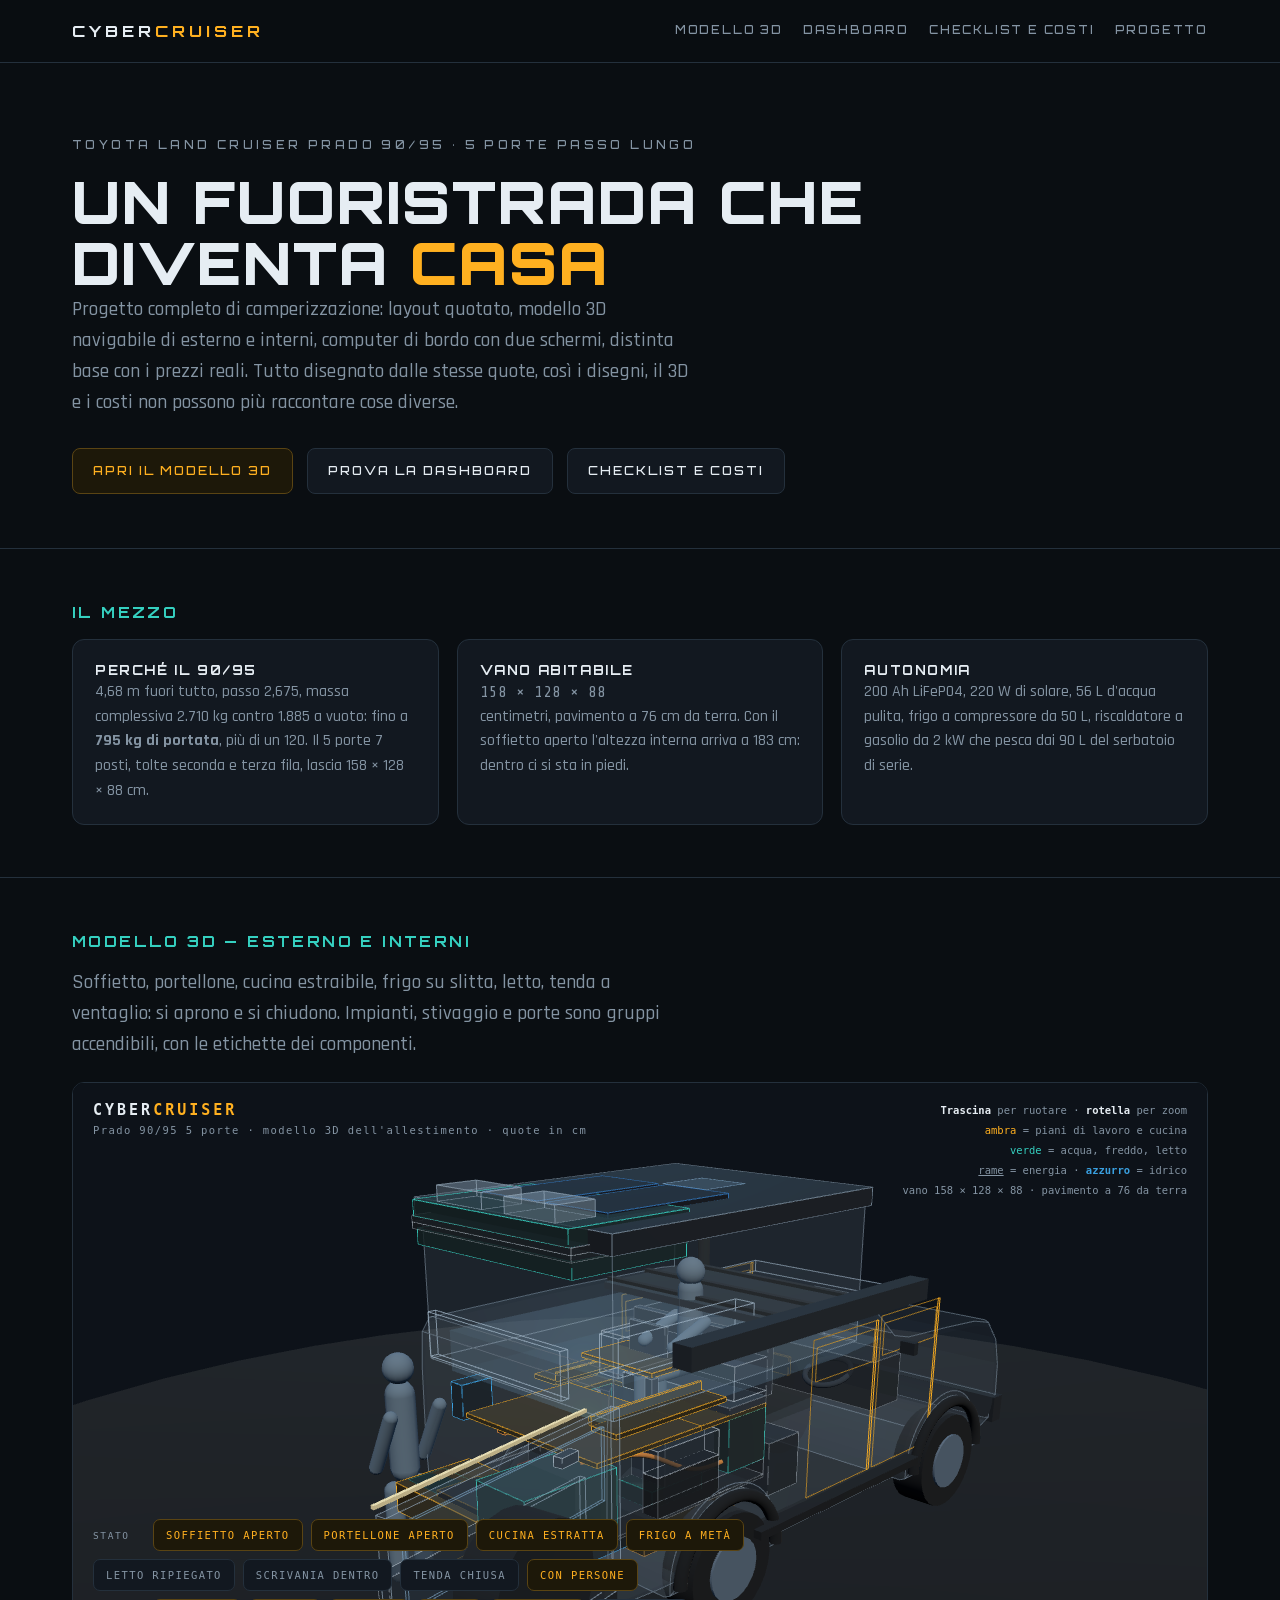
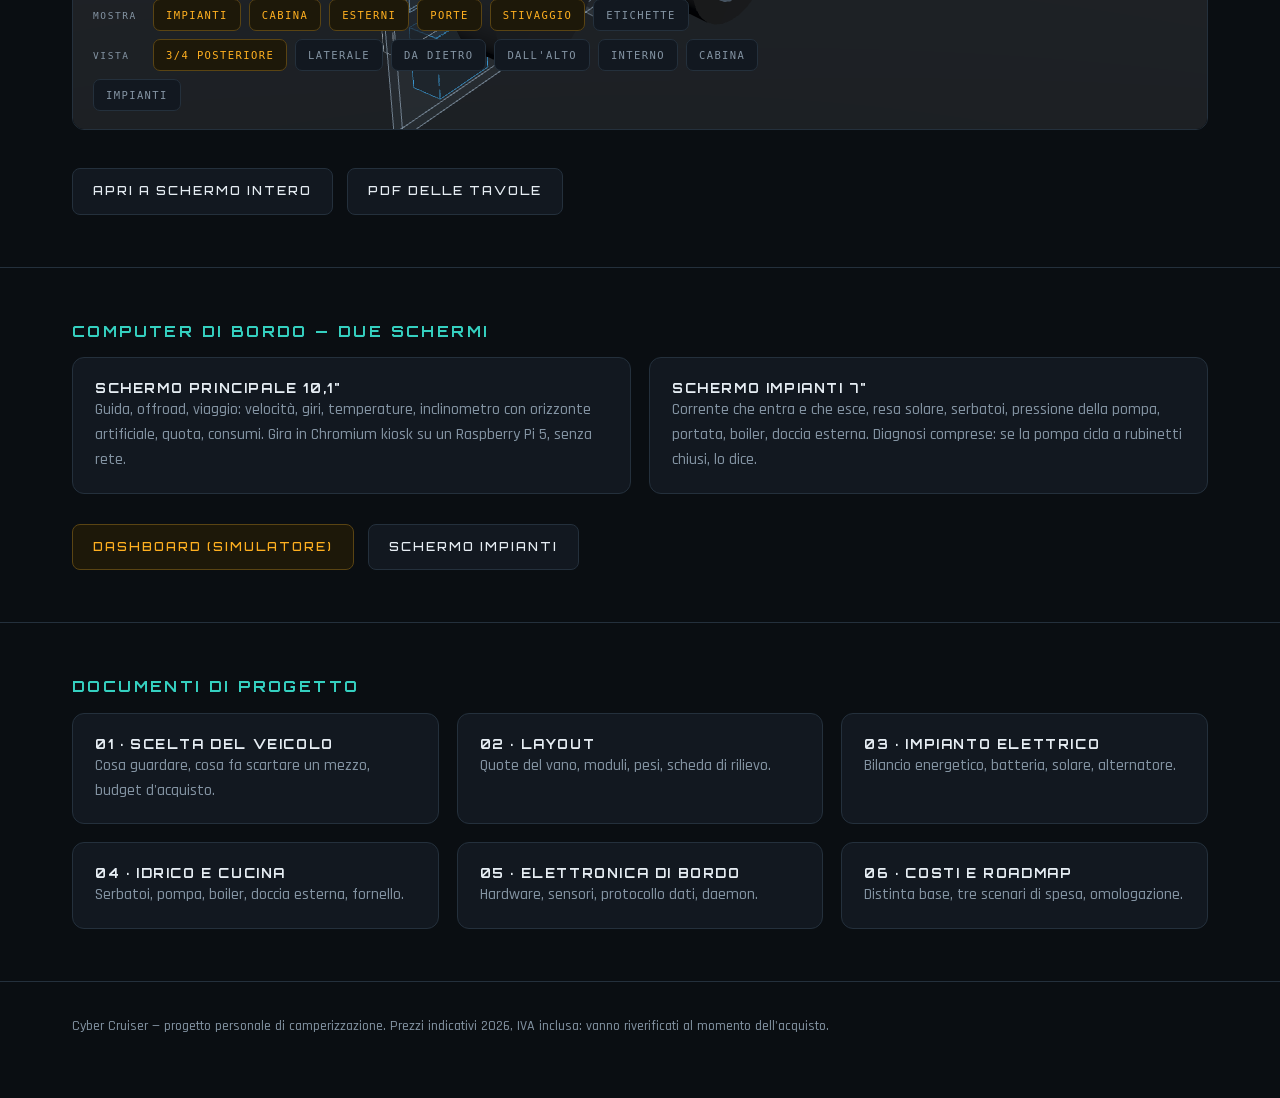
==== commit 364db4e2: "Il mezzo diventa il Prado 90/95: quote, carrozzeria e conseguenze tecniche Dati di catalogo J90/J95 " ====
--- a/index.html
+++ b/index.html
@@ -3,8 +3,8 @@
 <head>
 <meta charset="UTF-8">
 <meta name="viewport" content="width=device-width, initial-scale=1">
-<title>CYBER CRUISER — Land Cruiser camperizzato</title>
-<meta name="description" content="Progetto di camperizzazione di un Toyota Land Cruiser KDJ120: modello 3D navigabile, dashboard di bordo, disegni tecnici e checklist con i costi reali.">
+<title>CYBER CRUISER — Land Cruiser Prado camperizzato</title>
+<meta name="description" content="Progetto di camperizzazione di un Toyota Land Cruiser Prado 90/95: modello 3D navigabile, dashboard di bordo, disegni tecnici e checklist con i costi reali.">
 <meta name="theme-color" content="#0a0e12">
 <link rel="stylesheet" href="/assets/site.css">
 </head>
@@ -24,7 +24,7 @@
 
 <div class="hero">
   <div class="wrap">
-    <div class="kicker">Toyota Land Cruiser KDJ120 · 5 porte passo lungo</div>
+    <div class="kicker">Toyota Land Cruiser Prado 90/95 · 5 porte passo lungo</div>
     <h1>Un fuoristrada che<br>diventa <span>casa</span></h1>
     <p class="lead">
       Progetto completo di camperizzazione: layout quotato, modello 3D navigabile
@@ -45,21 +45,22 @@
     <h2>Il mezzo</h2>
     <div class="grid c3">
       <div class="card">
-        <h3>Perché il 120</h3>
-        <p>4,84 m, passo 2,79, tetto lungo e piatto, portata utile ~600 kg.
-           Il 5 porte passo lungo (7 posti, terza fila rimossa) è l'unico che
-           lascia un vano da 165 × 130 × 90 cm.</p>
+        <h3>Perché il 90/95</h3>
+        <p>4,68 m fuori tutto, passo 2,675, massa complessiva 2.710 kg contro
+           1.885 a vuoto: fino a <b>795 kg di portata</b>, più di un 120. Il 5
+           porte 7 posti, tolte seconda e terza fila, lascia 158 × 128 × 88 cm.</p>
       </div>
       <div class="card">
         <h3>Vano abitabile</h3>
-        <p class="num big">165 × 130 × 90</p>
-        <p>centimetri, pavimento a 78 cm da terra. Con il soffietto aperto
-           l'altezza interna arriva a 185 cm: dentro ci si sta in piedi.</p>
+        <p class="num big">158 × 128 × 88</p>
+        <p>centimetri, pavimento a 76 cm da terra. Con il soffietto aperto
+           l'altezza interna arriva a 183 cm: dentro ci si sta in piedi.</p>
       </div>
       <div class="card">
         <h3>Autonomia</h3>
-        <p>200 Ah LiFePO4, 220 W di solare, 60 L d'acqua pulita, frigo a
-           compressore da 50 L, riscaldatore a gasolio da 2 kW.</p>
+        <p>200 Ah LiFePO4, 220 W di solare, 56 L d'acqua pulita, frigo a
+           compressore da 50 L, riscaldatore a gasolio da 2 kW che pesca dai
+           90 L del serbatoio di serie.</p>
       </div>
     </div>
   </div>
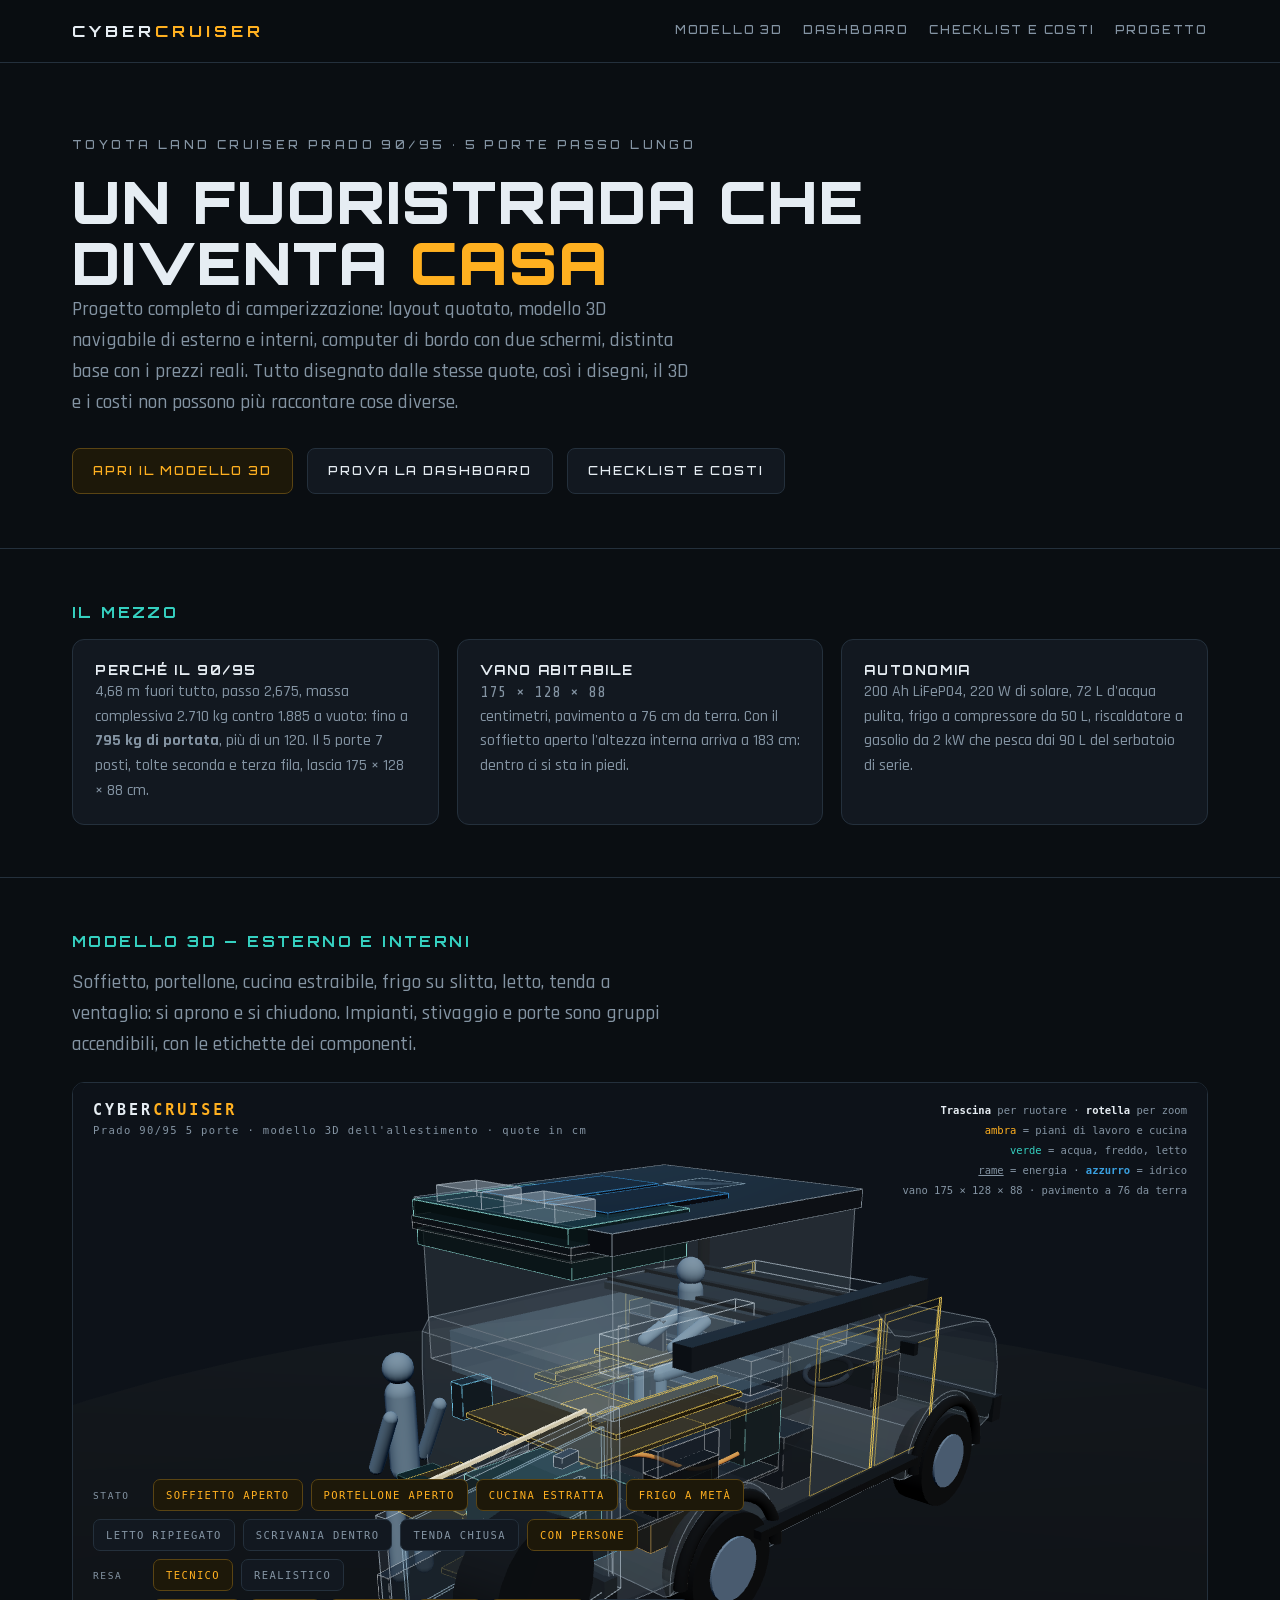
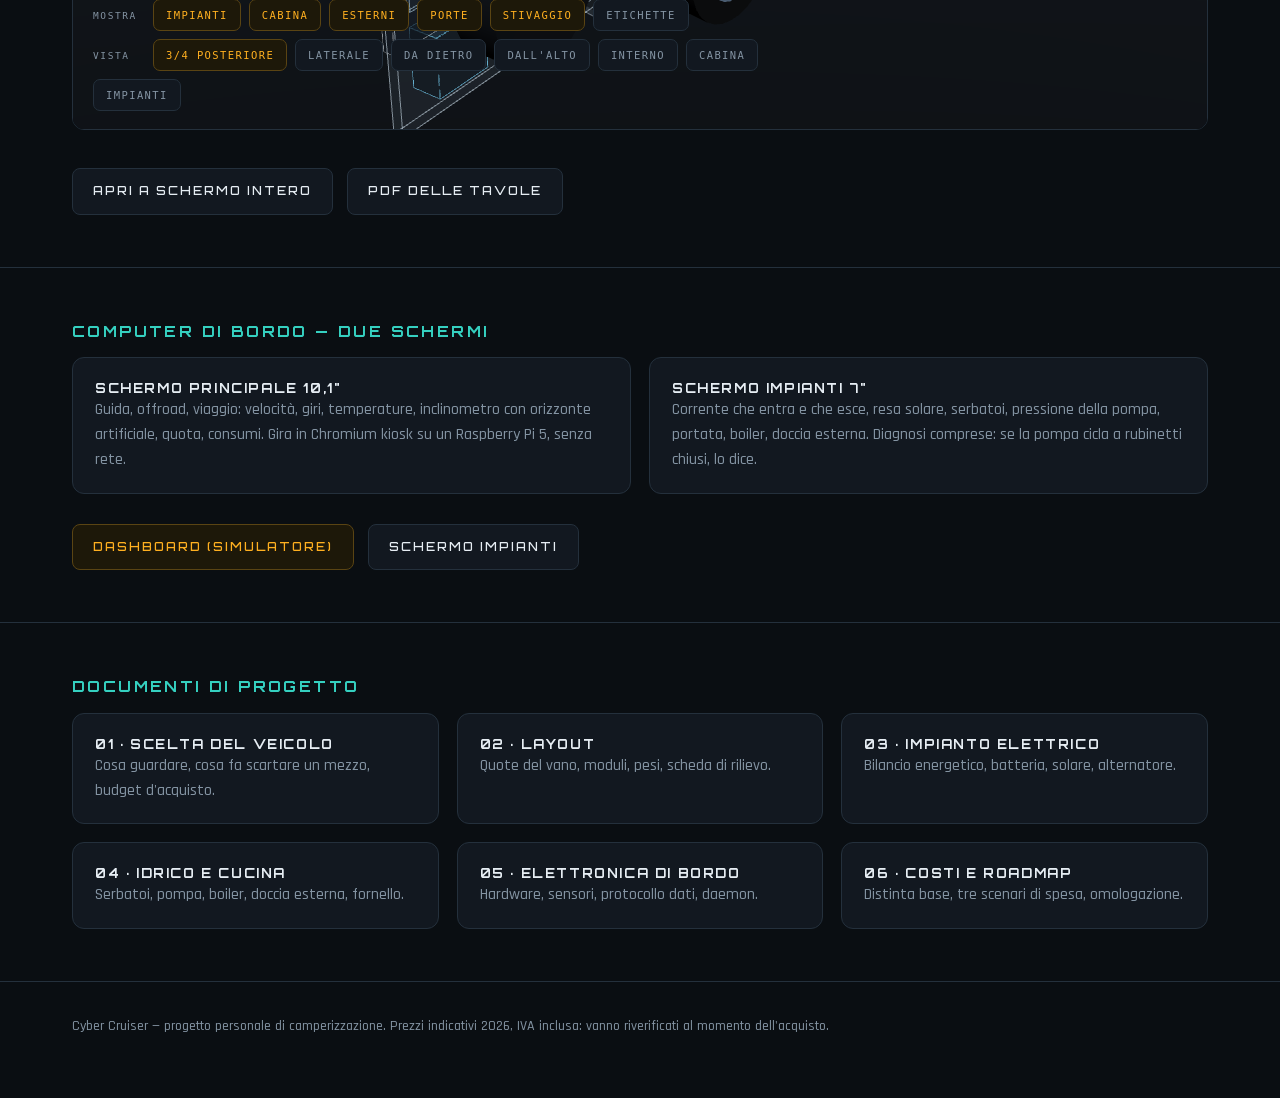
==== commit eac7ad18: "Due posti: vano a 175 cm e acqua a 72 L Seconda e terza fila rimosse per scelta, carta di circolazio" ====
--- a/index.html
+++ b/index.html
@@ -48,17 +48,17 @@
         <h3>Perché il 90/95</h3>
         <p>4,68 m fuori tutto, passo 2,675, massa complessiva 2.710 kg contro
            1.885 a vuoto: fino a <b>795 kg di portata</b>, più di un 120. Il 5
-           porte 7 posti, tolte seconda e terza fila, lascia 158 × 128 × 88 cm.</p>
+           porte 7 posti, tolte seconda e terza fila, lascia 175 × 128 × 88 cm.</p>
       </div>
       <div class="card">
         <h3>Vano abitabile</h3>
-        <p class="num big">158 × 128 × 88</p>
+        <p class="num big">175 × 128 × 88</p>
         <p>centimetri, pavimento a 76 cm da terra. Con il soffietto aperto
            l'altezza interna arriva a 183 cm: dentro ci si sta in piedi.</p>
       </div>
       <div class="card">
         <h3>Autonomia</h3>
-        <p>200 Ah LiFePO4, 220 W di solare, 56 L d'acqua pulita, frigo a
+        <p>200 Ah LiFePO4, 220 W di solare, 72 L d'acqua pulita, frigo a
            compressore da 50 L, riscaldatore a gasolio da 2 kW che pesca dai
            90 L del serbatoio di serie.</p>
       </div>
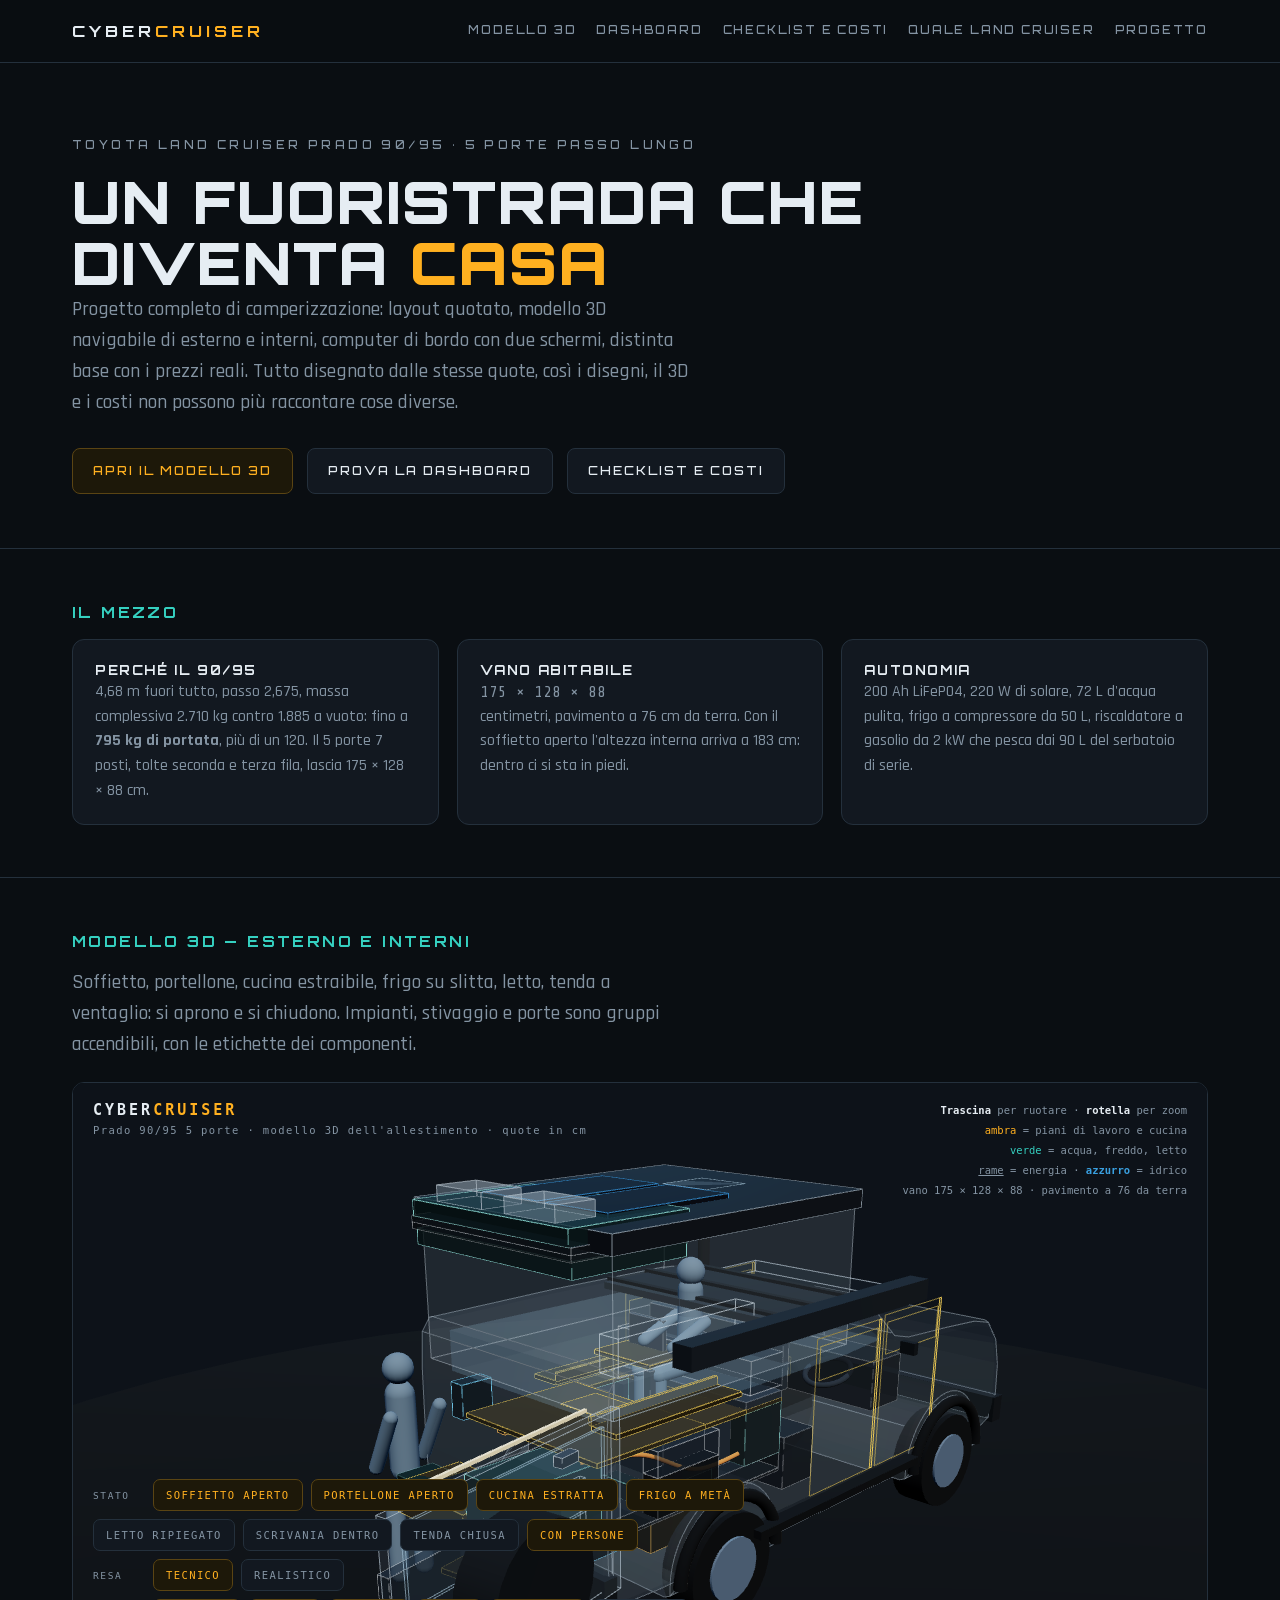
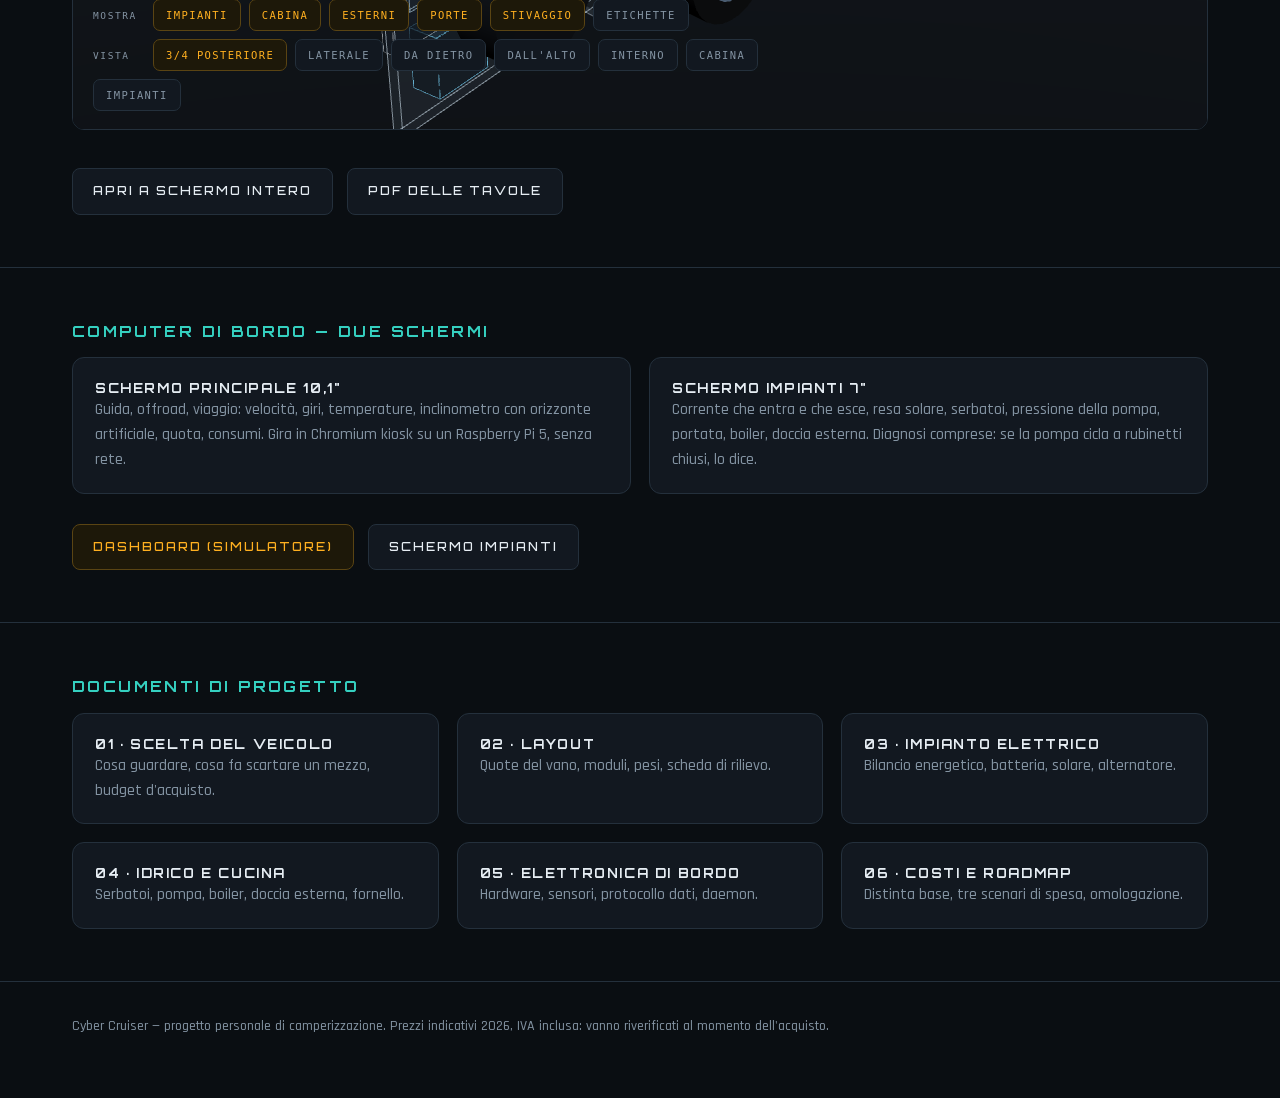
==== commit 8ed7a56b: "Pagina di confronto fra i Land Cruiser e aggancio della scocca scaricata /confronto: sagome laterali" ====
--- a/index.html
+++ b/index.html
@@ -17,6 +17,7 @@
       <a href="/landcruiser/3d/">Modello 3D</a>
       <a href="/landcruiser/dash/?sim=1">Dashboard</a>
       <a href="/checklist/">Checklist e costi</a>
+      <a href="/confronto/">Quale Land Cruiser</a>
       <a href="#progetto">Progetto</a>
     </nav>
   </div>
